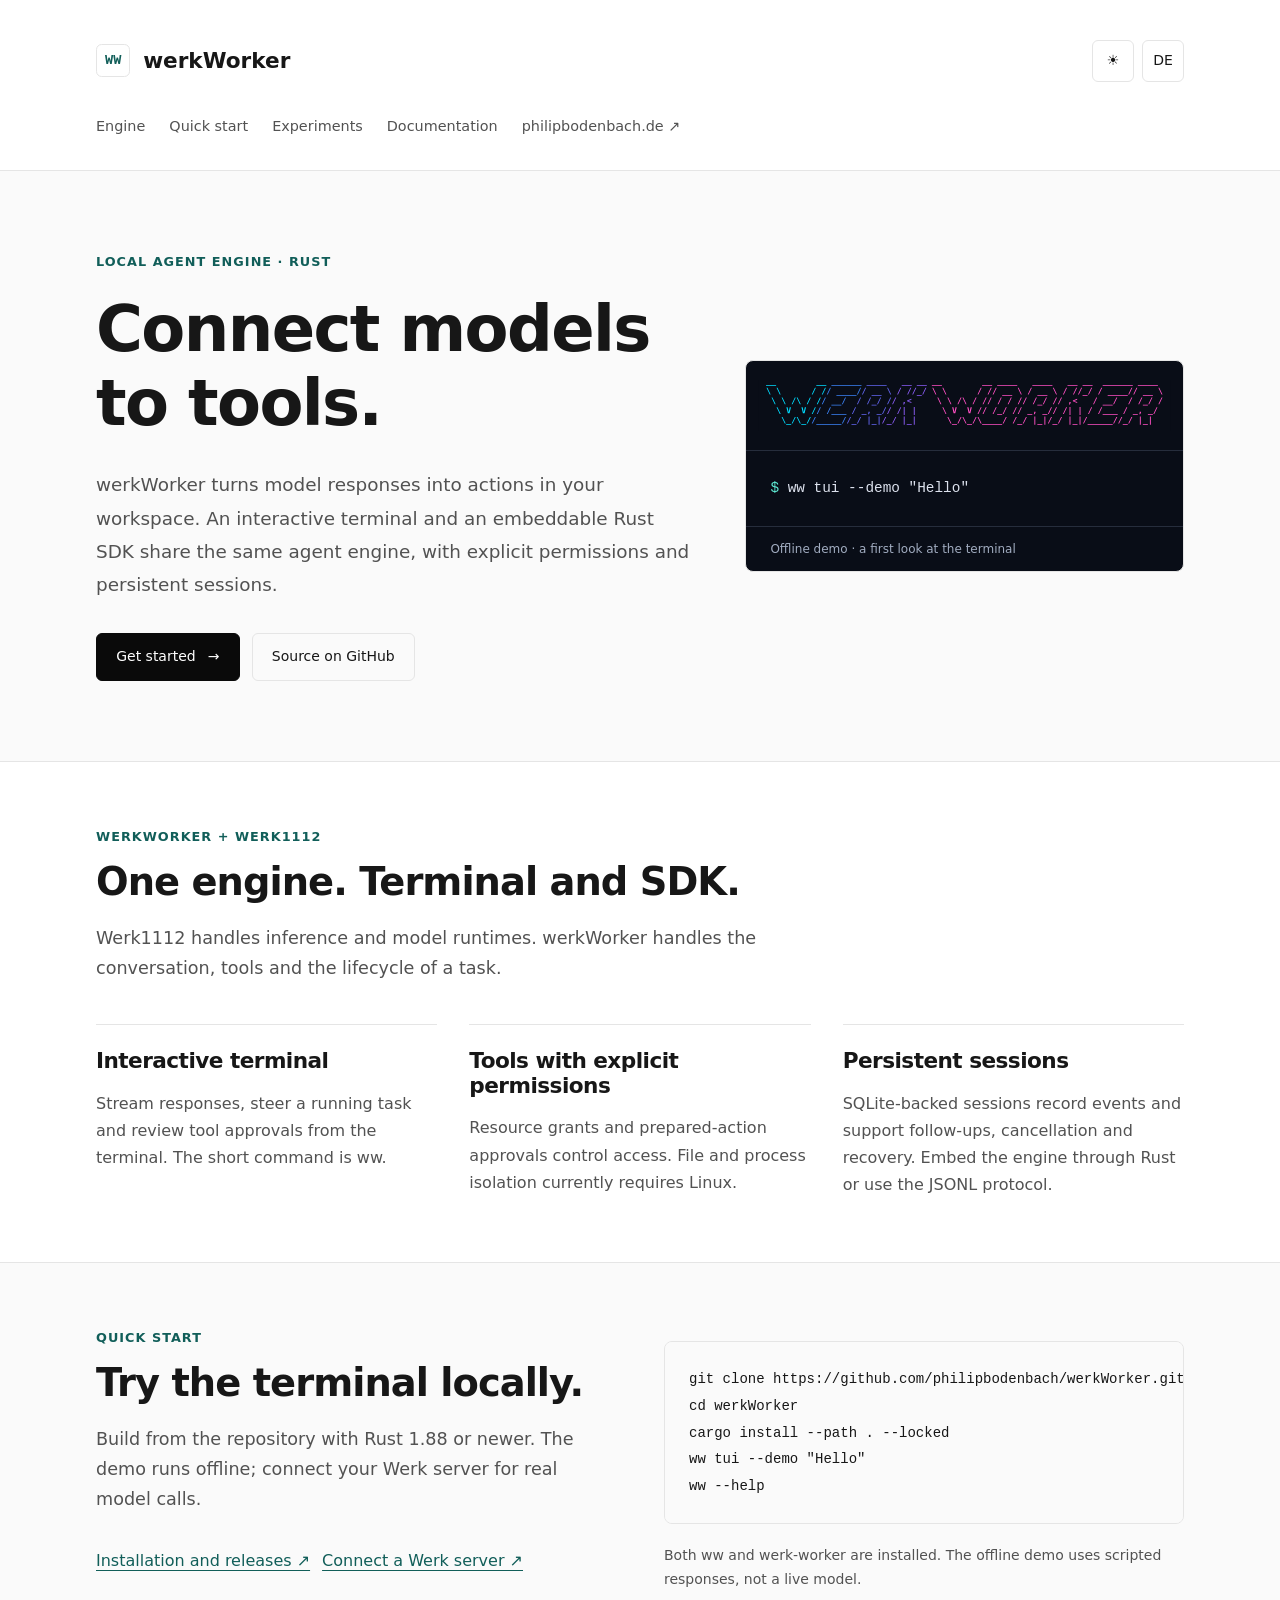
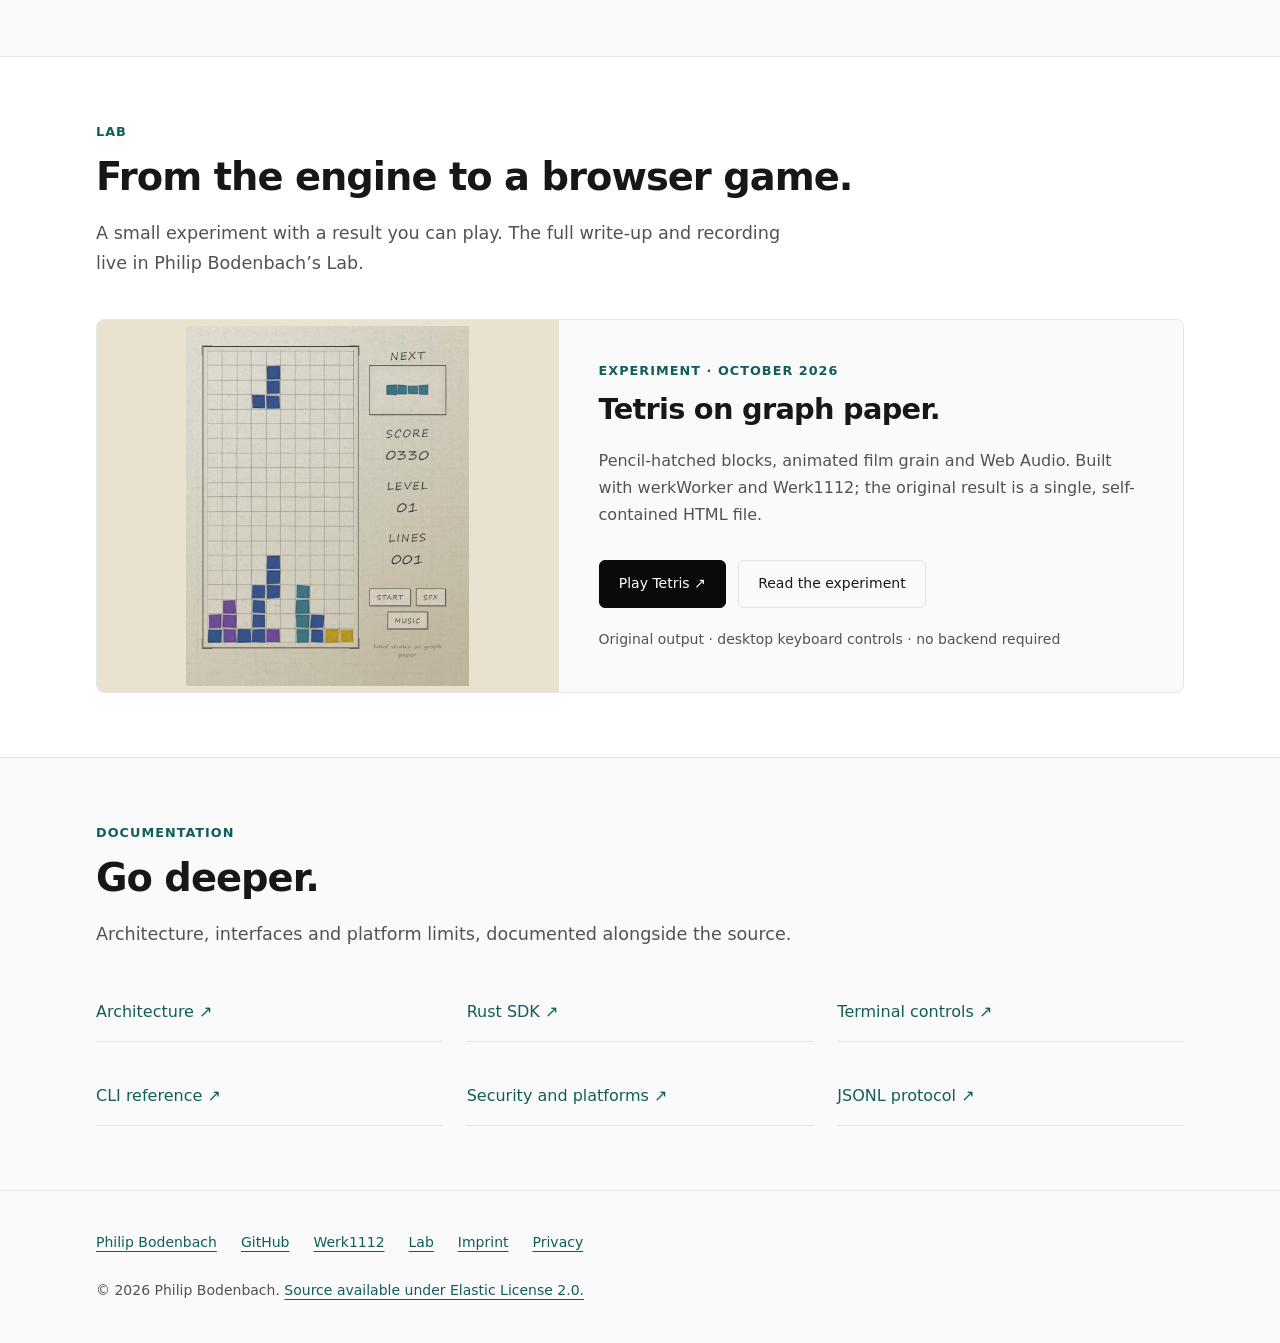
==== docs/index.html @ 92b69093 "fix(): experiments" ====
<!doctype html>
<html lang="en">
<head>
  <meta charset="utf-8">
  <meta name="viewport" content="width=device-width, initial-scale=1">
  <script src="./assets/site.js"></script>
  <link rel="stylesheet" href="./assets/site.css">
  <title>werkWorker – A local agent engine in Rust</title>
  <meta name="description" content="A local Rust agent engine with an interactive terminal, tool execution, explicit approvals and persistent sessions. Explore the SDK and a playable Tetris experiment.">
  <meta name="robots" content="index, follow">
  <link rel="canonical" href="https://philipbodenbach.github.io/werkWorker/">
  <link rel="alternate" hreflang="en" href="https://philipbodenbach.github.io/werkWorker/">
  <link rel="alternate" hreflang="de" href="https://philipbodenbach.github.io/werkWorker/de/">
  <link rel="alternate" hreflang="x-default" href="https://philipbodenbach.github.io/werkWorker/">
  <meta property="og:type" content="website">
  <meta property="og:site_name" content="werkWorker">
  <meta property="og:locale" content="en_US">
  <meta property="og:locale:alternate" content="de_DE">
  <meta property="og:title" content="werkWorker – A local agent engine in Rust">
  <meta property="og:description" content="A local Rust agent engine with an interactive terminal, tool execution, explicit approvals and persistent sessions. Explore the SDK and a playable Tetris experiment.">
  <meta property="og:url" content="https://philipbodenbach.github.io/werkWorker/">
  <meta property="og:image" content="https://philipbodenbach.github.io/werkWorker/assets/werkworker-social.png">
  <meta property="og:image:width" content="1200">
  <meta property="og:image:height" content="630">
  <meta property="og:image:alt" content="werkWorker · Local agent engine · Rust">
  <meta name="twitter:card" content="summary_large_image">
  <meta name="twitter:title" content="werkWorker – A local agent engine in Rust">
  <meta name="twitter:description" content="A local Rust agent engine with an interactive terminal, tool execution, explicit approvals and persistent sessions. Explore the SDK and a playable Tetris experiment.">
  <meta name="twitter:image" content="https://philipbodenbach.github.io/werkWorker/assets/werkworker-social.png">
  <script type="application/ld+json">{"@context": "https://schema.org", "@type": "SoftwareSourceCode", "name": "werkWorker", "description": "A local Rust agent engine with an interactive terminal, tool execution, explicit approvals and persistent sessions. Explore the SDK and a playable Tetris experiment.", "url": "https://philipbodenbach.github.io/werkWorker/", "codeRepository": "https://github.com/philipbodenbach/werkWorker", "programmingLanguage": "Rust", "license": "https://github.com/philipbodenbach/werkWorker/blob/main/LICENSE", "author": {"@type": "Person", "name": "Philip Bodenbach", "url": "https://philipbodenbach.de/"}}</script>
</head>
<body>
<a class="skip-link" href="#main">Skip to content</a>
<header class="site-header">
  <div class="container">
    <div class="header-row">
      <a class="brand" href="./"><span class="brand-mark" aria-hidden="true">WW</span>werkWorker</a>
      <div class="preferences">
        <button class="control" type="button" data-theme-toggle data-light-label="Activate light mode" data-dark-label="Activate dark mode" aria-label="Activate dark mode" aria-pressed="false"><span class="sun" aria-hidden="true">☀</span><span class="moon" aria-hidden="true">☾</span></button>
        <a class="control" href="./de/" hreflang="de" lang="de" aria-label="Deutsch">DE</a>
      </div>
    </div>
    <nav class="nav" aria-label="Primary navigation"><a href="#engine">Engine</a><a href="#quick-start">Quick start</a><a href="#experiments">Experiments</a><a href="#documentation">Documentation</a><a href="https://philipbodenbach.de/en/">philipbodenbach.de ↗</a></nav>
  </div>
</header>
<main id="main">
  <section class="hero container">
    <div><p class="eyebrow">Local agent engine · Rust</p><h1>Connect models to tools.</h1><p class="lead">werkWorker turns model responses into actions in your workspace. An interactive terminal and an embeddable Rust SDK share the same agent engine, with explicit permissions and persistent sessions.</p><div class="actions"><a class="button primary" href="#quick-start">Get started <span aria-hidden="true">→</span></a><a class="button" href="https://github.com/philipbodenbach/werkWorker">Source on GitHub</a></div></div>
    <div class="terminal"><img src="./assets/werkworker-banner.svg" width="880" height="124" alt="werkWorker"><pre><code><span style="color:#5eead4">$</span> ww tui --demo "Hello"</code></pre><p class="terminal-label">Offline demo · a first look at the terminal</p></div>
  </section>
  <section class="section panel" id="engine"><div class="container"><p class="eyebrow">werkWorker + Werk1112</p><h2>One engine. Terminal and SDK.</h2><p class="section-intro">Werk1112 handles inference and model runtimes. werkWorker handles the conversation, tools and the lifecycle of a task.</p><div class="features"><article><h3>Interactive terminal</h3><p>Stream responses, steer a running task and review tool approvals from the terminal. The short command is ww.</p></article><article><h3>Tools with explicit permissions</h3><p>Resource grants and prepared-action approvals control access. File and process isolation currently requires Linux.</p></article><article><h3>Persistent sessions</h3><p>SQLite-backed sessions record events and support follow-ups, cancellation and recovery. Embed the engine through Rust or use the JSONL protocol.</p></article></div></div></section>
  <section class="section" id="quick-start"><div class="container split"><div><p class="eyebrow">Quick start</p><h2>Try the terminal locally.</h2><p class="section-intro">Build from the repository with Rust 1.88 or newer. The demo runs offline; connect your Werk server for real model calls.</p><div class="actions"><a href="https://github.com/philipbodenbach/werkWorker/blob/main/docs/releases.md">Installation and releases ↗</a><a href="https://github.com/philipbodenbach/werkWorker#install-and-try">Connect a Werk server ↗</a></div></div><div><pre class="code"><code>git clone https://github.com/philipbodenbach/werkWorker.git
cd werkWorker
cargo install --path . --locked
ww tui --demo "Hello"
ww --help</code></pre><p class="note">Both ww and werk-worker are installed. The offline demo uses scripted responses, not a live model.</p></div></div></section>
  <section class="section panel" id="experiments"><div class="container"><p class="eyebrow">Lab</p><h2>From the engine to a browser game.</h2><p class="section-intro">A small experiment with a result you can play. The full write-up and recording live in Philip Bodenbach’s Lab.</p><article class="experiment"><a class="experiment-image" href="./experiments/tetris/" tabindex="-1" aria-hidden="true"><img src="./assets/tetris-poster.webp" width="870" height="1108" alt="Tetris with pencil-hatched blocks on graph paper" loading="lazy"></a><div class="experiment-copy"><p class="eyebrow">Experiment · October 2026</p><h3>Tetris on graph paper.</h3><p>Pencil-hatched blocks, animated film grain and Web Audio. Built with werkWorker and Werk1112; the original result is a single, self-contained HTML file.</p><div class="actions"><a class="button primary" href="./experiments/tetris/">Play Tetris ↗</a><a class="button" href="https://philipbodenbach.de/en/lab/werkworker-tetris/">Read the experiment</a></div><p class="note">Original output · desktop keyboard controls · no backend required</p></div></article></div></section>
  <section class="section" id="documentation"><div class="container"><p class="eyebrow">Documentation</p><h2>Go deeper.</h2><p class="section-intro">Architecture, interfaces and platform limits, documented alongside the source.</p><nav class="docs" aria-label="Documentation"><a href="https://github.com/philipbodenbach/werkWorker/blob/main/docs/architecture.md">Architecture <span aria-hidden="true">↗</span></a><a href="https://github.com/philipbodenbach/werkWorker/blob/main/docs/sdk.md">Rust SDK <span aria-hidden="true">↗</span></a><a href="https://github.com/philipbodenbach/werkWorker/blob/main/docs/tui.md">Terminal controls <span aria-hidden="true">↗</span></a><a href="https://github.com/philipbodenbach/werkWorker/blob/main/docs/cli.md">CLI reference <span aria-hidden="true">↗</span></a><a href="https://github.com/philipbodenbach/werkWorker/blob/main/docs/security.md">Security and platforms <span aria-hidden="true">↗</span></a><a href="https://github.com/philipbodenbach/werkWorker/blob/main/docs/protocol.md">JSONL protocol <span aria-hidden="true">↗</span></a></nav></div></section>
</main>
<footer class="site-footer"><div class="container"><nav class="footer-links" aria-label="Footer"><a href="https://philipbodenbach.de/en/">Philip Bodenbach</a><a href="https://github.com/philipbodenbach/werkWorker">GitHub</a><a href="https://philipbodenbach.github.io/werk1112/">Werk1112</a><a href="https://philipbodenbach.de/en/lab/">Lab</a><a href="https://philipbodenbach.de/en/imprint/">Imprint</a><a href="https://philipbodenbach.de/en/privacy/">Privacy</a></nav><p>© 2026 Philip Bodenbach. <a href="https://github.com/philipbodenbach/werkWorker/blob/main/LICENSE">Source available under Elastic License 2.0.</a></p></div></footer>
</body>
</html>
---- docs/assets/site.css ----
:root {
  color-scheme: light;
  --bg: #fafafa;
  --panel: #fff;
  --text: #171717;
  --muted: #525252;
  --line: #e5e5e5;
  --accent: #115e59;
  --button: #0a0a0a;
  --button-text: #fff;
}
:root.dark {
  color-scheme: dark;
  --bg: #0a0a0a;
  --panel: #171717;
  --text: #f5f5f5;
  --muted: #a3a3a3;
  --line: #262626;
  --accent: #5eead4;
  --button: #f5f5f5;
  --button-text: #0a0a0a;
}
* { box-sizing: border-box; }
html { scroll-behavior: smooth; }
body { margin: 0; min-width: 320px; font-family: ui-sans-serif, system-ui, -apple-system, BlinkMacSystemFont, "Segoe UI", sans-serif; line-height: 1.7; background: var(--bg); color: var(--text); }
a { color: var(--accent); text-underline-offset: .25em; }
a:hover { text-decoration: underline; }
a:focus-visible, button:focus-visible { outline: 2px solid var(--accent); outline-offset: 5px; }
button { font: inherit; }
img { max-width: 100%; height: auto; }
h1, h2, h3, p { margin: 0; }
h1, h2, h3 { font-weight: 600; line-height: 1.15; letter-spacing: -.025em; }
h1 { margin-top: 1.25rem; font-size: clamp(2.5rem, 5vw, 4rem); }
h2 { font-size: clamp(1.8rem, 3vw, 2.5rem); }
h3 { font-size: 1.35rem; }
p { color: var(--muted); }
.container { width: min(1088px, calc(100% - 40px)); margin-inline: auto; }
.site-header { border-bottom: 1px solid var(--line); background: var(--panel); }
.header-row { display: flex; justify-content: space-between; align-items: center; gap: 1.5rem; padding-block: 2.5rem 2rem; }
.brand { color: var(--text); font-size: 1.35rem; font-weight: 600; text-decoration: none; display: flex; align-items: center; gap: .8rem; }
.brand-mark { font: 700 .85rem ui-monospace, monospace; color: var(--accent); border: 1px solid var(--line); padding: .5rem; border-radius: .35rem; }
.preferences { display: flex; gap: .5rem; align-items: center; }
.control { display: inline-flex; align-items: center; justify-content: center; width: 42px; height: 42px; border: 1px solid var(--line); border-radius: .375rem; background: transparent; color: var(--text); text-decoration: none; cursor: pointer; font-size: .875rem; }
.control:hover { border-color: var(--accent); }
.moon, .dark .sun { display: none; }
.dark .moon { display: inline; }
.nav { display: flex; flex-wrap: wrap; gap: .5rem 1.5rem; padding-bottom: 2rem; font-size: .9rem; }
.nav a { color: var(--muted); text-decoration: none; }
.nav a:hover { color: var(--accent); }
.hero { display: grid; grid-template-columns: 1.15fr .85fr; gap: 3.5rem; align-items: center; padding-block: 5rem; }
.eyebrow { color: var(--accent); font-size: .8rem; text-transform: uppercase; letter-spacing: .08em; font-weight: 600; }
.lead { font-size: 1.15rem; line-height: 1.8; margin-top: 1.75rem; }
.actions { display: flex; flex-wrap: wrap; gap: .75rem; margin-top: 2rem; }
.button { display: inline-flex; align-items: center; gap: .75rem; justify-content: center; padding: .7rem 1.2rem; border: 1px solid var(--line); border-radius: .375rem; text-decoration: none; font-size: .875rem; font-weight: 500; color: var(--text); }
.button:hover { border-color: var(--accent); color: var(--accent); text-decoration: none; }
.button.primary { color: var(--button-text); background: var(--button); border-color: var(--button); }
.button.primary:hover { background: var(--accent); color: var(--bg); }
.terminal { overflow: hidden; border: 1px solid var(--line); border-radius: .5rem; background: #090d17; color: #dce1ed; }
.terminal img { display: block; width: 100%; padding: 1.2rem .75rem; }
.terminal pre { margin: 0; padding: 1.5rem; white-space: pre-wrap; overflow-wrap: anywhere; border-top: 1px solid #262d3c; font-size: .9rem; line-height: 1.9; }
.terminal-label { padding: .75rem 1.5rem; font-size: .75rem; color: #a1acc0; border-top: 1px solid #262d3c; }
.section { padding-block: 4rem; border-top: 1px solid var(--line); }
.section.panel { background: var(--panel); }
.section .eyebrow + h2 { margin-top: .75rem; }
.section-intro { max-width: 44rem; margin-top: 1.25rem; font-size: 1.1rem; }
.features { display: grid; grid-template-columns: repeat(3, 1fr); gap: 2rem; margin-top: 2.5rem; }
.features article { border-top: 1px solid var(--line); padding-top: 1.5rem; }
.features p { margin-top: 1rem; }
.split { display: grid; grid-template-columns: 1fr 1fr; gap: 3rem; }
.split > *, .hero > * { min-width: 0; }
.code { padding: 1.5rem; border: 1px solid var(--line); border-radius: .5rem; background: var(--bg); overflow-x: auto; line-height: 1.9; font-size: .875rem; }
.note { margin-top: 1.25rem; font-size: .875rem; }
.experiment { display: grid; grid-template-columns: .85fr 1.15fr; margin-top: 2.5rem; border: 1px solid var(--line); border-radius: .5rem; overflow: hidden; background: var(--bg); }
.experiment-image { background: #e9e2cf; display: flex; align-items: center; justify-content: center; }
.experiment-image img { display: block; height: 360px; object-fit: contain; }
.experiment-copy { padding: 2.5rem; align-self: center; }
.experiment-copy h3 { font-size: 1.8rem; margin-top: .75rem; }
.experiment-copy p:not(.eyebrow) { margin-top: 1.25rem; }
.docs { display: grid; grid-template-columns: repeat(3, 1fr); gap: 1.5rem; margin-top: 2rem; }
.docs a { display: block; padding-block: 1rem; border-bottom: 1px solid var(--line); text-decoration: none; }
.site-footer { border-top: 1px solid var(--line); padding-block: 2.5rem; font-size: .875rem; }
.footer-links { display: flex; flex-wrap: wrap; gap: .6rem 1.5rem; margin-bottom: 1.5rem; }
.skip-link { position: absolute; top: -5rem; left: 1rem; background: var(--panel); padding: .5rem 1rem; }
.skip-link:focus { top: .5rem; }
::selection { background: #99f6e4; color: #171717; }
@media (max-width: 760px) {
  .hero, .split, .experiment { grid-template-columns: 1fr; gap: 2rem; }
  .hero { padding-block: 3rem; }
  .experiment { gap: 0; }
  .features { grid-template-columns: 1fr; }
  .docs { grid-template-columns: 1fr 1fr; }
  .experiment-copy { padding: 1.5rem; }
  .header-row { padding-top: 1.5rem; }
}
@media (prefers-reduced-motion: reduce) { html { scroll-behavior: auto; } }
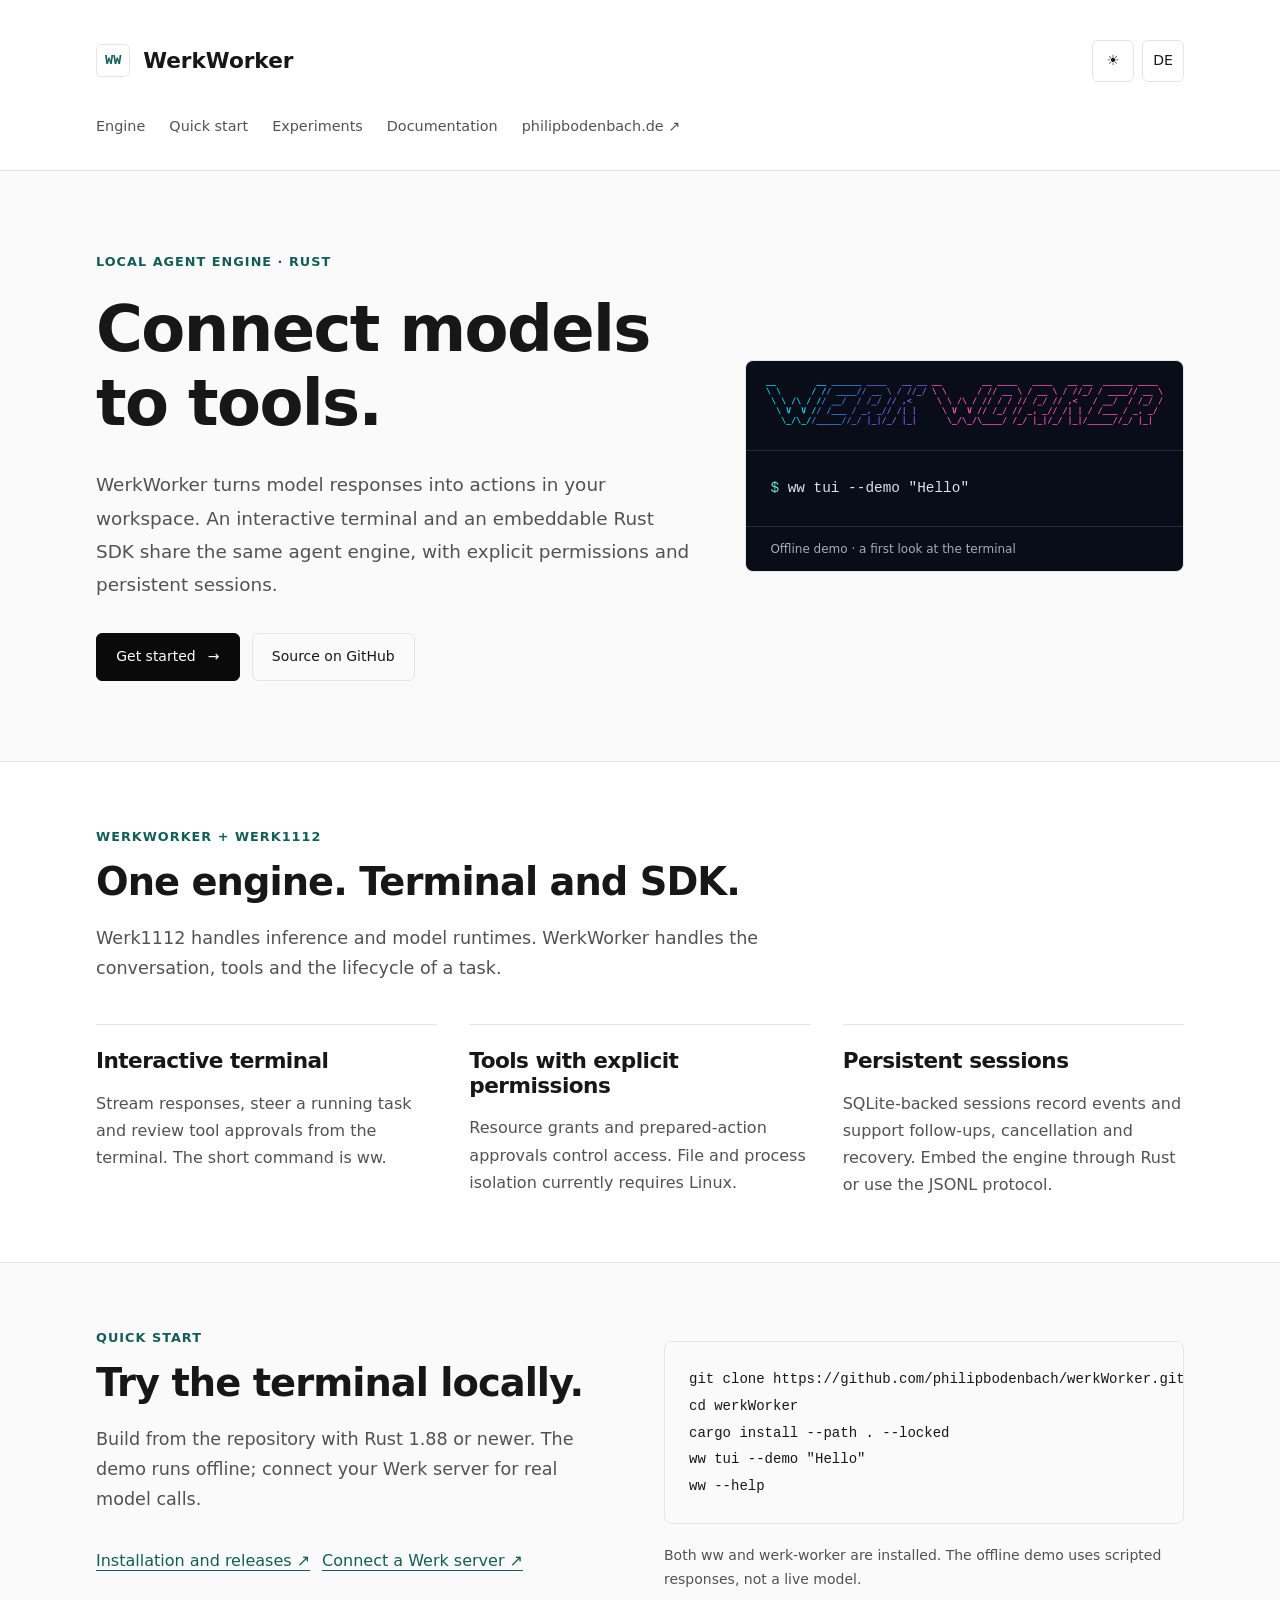
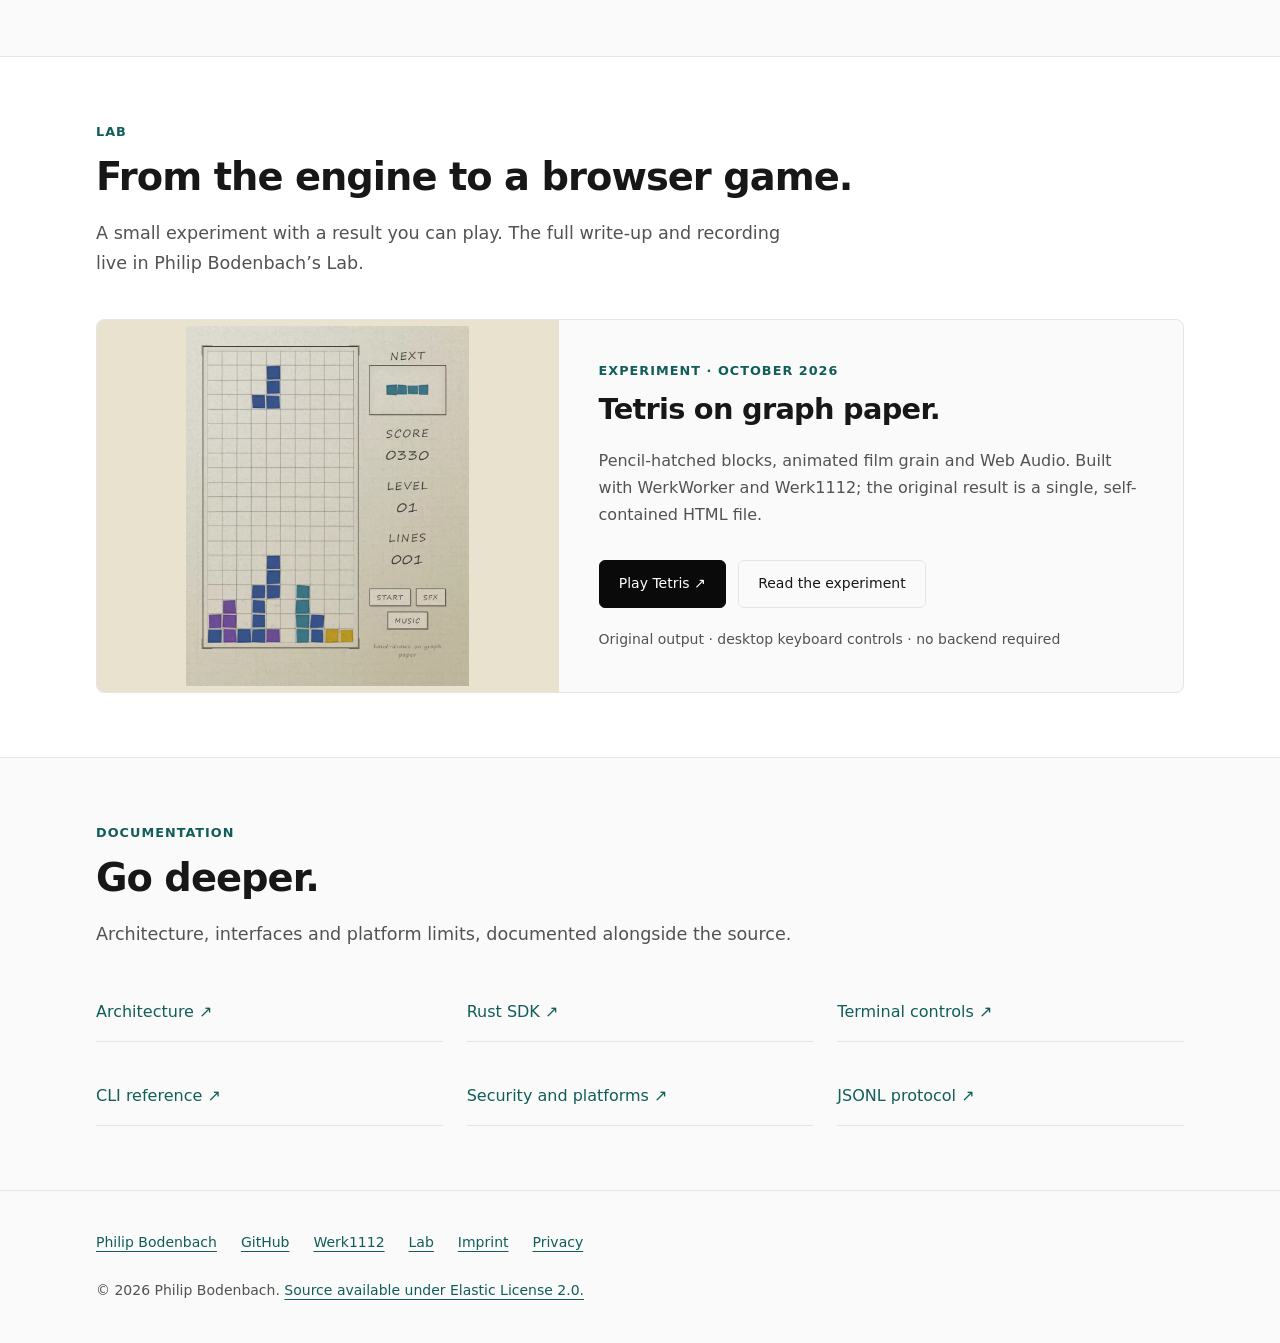
==== commit a4ab11bc: "feat(): werkworker & lab" ====
--- a/docs/index.html
+++ b/docs/index.html
@@ -5,7 +5,7 @@
   <meta name="viewport" content="width=device-width, initial-scale=1">
   <script src="./assets/site.js"></script>
   <link rel="stylesheet" href="./assets/site.css">
-  <title>werkWorker – A local agent engine in Rust</title>
+  <title>WerkWorker – A local agent engine in Rust</title>
   <meta name="description" content="A local Rust agent engine with an interactive terminal, tool execution, explicit approvals and persistent sessions. Explore the SDK and a playable Tetris experiment.">
   <meta name="robots" content="index, follow">
   <link rel="canonical" href="https://philipbodenbach.github.io/werkWorker/">
@@ -13,28 +13,28 @@
   <link rel="alternate" hreflang="de" href="https://philipbodenbach.github.io/werkWorker/de/">
   <link rel="alternate" hreflang="x-default" href="https://philipbodenbach.github.io/werkWorker/">
   <meta property="og:type" content="website">
-  <meta property="og:site_name" content="werkWorker">
+  <meta property="og:site_name" content="WerkWorker">
   <meta property="og:locale" content="en_US">
   <meta property="og:locale:alternate" content="de_DE">
-  <meta property="og:title" content="werkWorker – A local agent engine in Rust">
+  <meta property="og:title" content="WerkWorker – A local agent engine in Rust">
   <meta property="og:description" content="A local Rust agent engine with an interactive terminal, tool execution, explicit approvals and persistent sessions. Explore the SDK and a playable Tetris experiment.">
   <meta property="og:url" content="https://philipbodenbach.github.io/werkWorker/">
   <meta property="og:image" content="https://philipbodenbach.github.io/werkWorker/assets/werkworker-social.png">
   <meta property="og:image:width" content="1200">
   <meta property="og:image:height" content="630">
-  <meta property="og:image:alt" content="werkWorker · Local agent engine · Rust">
+  <meta property="og:image:alt" content="WerkWorker · Local agent engine · Rust">
   <meta name="twitter:card" content="summary_large_image">
-  <meta name="twitter:title" content="werkWorker – A local agent engine in Rust">
+  <meta name="twitter:title" content="WerkWorker – A local agent engine in Rust">
   <meta name="twitter:description" content="A local Rust agent engine with an interactive terminal, tool execution, explicit approvals and persistent sessions. Explore the SDK and a playable Tetris experiment.">
   <meta name="twitter:image" content="https://philipbodenbach.github.io/werkWorker/assets/werkworker-social.png">
-  <script type="application/ld+json">{"@context": "https://schema.org", "@type": "SoftwareSourceCode", "name": "werkWorker", "description": "A local Rust agent engine with an interactive terminal, tool execution, explicit approvals and persistent sessions. Explore the SDK and a playable Tetris experiment.", "url": "https://philipbodenbach.github.io/werkWorker/", "codeRepository": "https://github.com/philipbodenbach/werkWorker", "programmingLanguage": "Rust", "license": "https://github.com/philipbodenbach/werkWorker/blob/main/LICENSE", "author": {"@type": "Person", "name": "Philip Bodenbach", "url": "https://philipbodenbach.de/"}}</script>
+  <script type="application/ld+json">{"@context": "https://schema.org", "@type": "SoftwareSourceCode", "name": "WerkWorker", "description": "A local Rust agent engine with an interactive terminal, tool execution, explicit approvals and persistent sessions. Explore the SDK and a playable Tetris experiment.", "url": "https://philipbodenbach.github.io/werkWorker/", "codeRepository": "https://github.com/philipbodenbach/werkWorker", "programmingLanguage": "Rust", "license": "https://github.com/philipbodenbach/werkWorker/blob/main/LICENSE", "author": {"@type": "Person", "name": "Philip Bodenbach", "url": "https://philipbodenbach.de/"}}</script>
 </head>
 <body>
 <a class="skip-link" href="#main">Skip to content</a>
 <header class="site-header">
   <div class="container">
     <div class="header-row">
-      <a class="brand" href="./"><span class="brand-mark" aria-hidden="true">WW</span>werkWorker</a>
+      <a class="brand" href="./"><span class="brand-mark" aria-hidden="true">WW</span>WerkWorker</a>
       <div class="preferences">
         <button class="control" type="button" data-theme-toggle data-light-label="Activate light mode" data-dark-label="Activate dark mode" aria-label="Activate dark mode" aria-pressed="false"><span class="sun" aria-hidden="true">☀</span><span class="moon" aria-hidden="true">☾</span></button>
         <a class="control" href="./de/" hreflang="de" lang="de" aria-label="Deutsch">DE</a>
@@ -45,16 +45,16 @@
 </header>
 <main id="main">
   <section class="hero container">
-    <div><p class="eyebrow">Local agent engine · Rust</p><h1>Connect models to tools.</h1><p class="lead">werkWorker turns model responses into actions in your workspace. An interactive terminal and an embeddable Rust SDK share the same agent engine, with explicit permissions and persistent sessions.</p><div class="actions"><a class="button primary" href="#quick-start">Get started <span aria-hidden="true">→</span></a><a class="button" href="https://github.com/philipbodenbach/werkWorker">Source on GitHub</a></div></div>
-    <div class="terminal"><img src="./assets/werkworker-banner.svg" width="880" height="124" alt="werkWorker"><pre><code><span style="color:#5eead4">$</span> ww tui --demo "Hello"</code></pre><p class="terminal-label">Offline demo · a first look at the terminal</p></div>
+    <div><p class="eyebrow">Local agent engine · Rust</p><h1>Connect models to tools.</h1><p class="lead">WerkWorker turns model responses into actions in your workspace. An interactive terminal and an embeddable Rust SDK share the same agent engine, with explicit permissions and persistent sessions.</p><div class="actions"><a class="button primary" href="#quick-start">Get started <span aria-hidden="true">→</span></a><a class="button" href="https://github.com/philipbodenbach/werkWorker">Source on GitHub</a></div></div>
+    <div class="terminal"><img src="./assets/werkworker-banner.svg" width="880" height="124" alt="WerkWorker"><pre><code><span style="color:#5eead4">$</span> ww tui --demo "Hello"</code></pre><p class="terminal-label">Offline demo · a first look at the terminal</p></div>
   </section>
-  <section class="section panel" id="engine"><div class="container"><p class="eyebrow">werkWorker + Werk1112</p><h2>One engine. Terminal and SDK.</h2><p class="section-intro">Werk1112 handles inference and model runtimes. werkWorker handles the conversation, tools and the lifecycle of a task.</p><div class="features"><article><h3>Interactive terminal</h3><p>Stream responses, steer a running task and review tool approvals from the terminal. The short command is ww.</p></article><article><h3>Tools with explicit permissions</h3><p>Resource grants and prepared-action approvals control access. File and process isolation currently requires Linux.</p></article><article><h3>Persistent sessions</h3><p>SQLite-backed sessions record events and support follow-ups, cancellation and recovery. Embed the engine through Rust or use the JSONL protocol.</p></article></div></div></section>
+  <section class="section panel" id="engine"><div class="container"><p class="eyebrow">WerkWorker + Werk1112</p><h2>One engine. Terminal and SDK.</h2><p class="section-intro">Werk1112 handles inference and model runtimes. WerkWorker handles the conversation, tools and the lifecycle of a task.</p><div class="features"><article><h3>Interactive terminal</h3><p>Stream responses, steer a running task and review tool approvals from the terminal. The short command is ww.</p></article><article><h3>Tools with explicit permissions</h3><p>Resource grants and prepared-action approvals control access. File and process isolation currently requires Linux.</p></article><article><h3>Persistent sessions</h3><p>SQLite-backed sessions record events and support follow-ups, cancellation and recovery. Embed the engine through Rust or use the JSONL protocol.</p></article></div></div></section>
   <section class="section" id="quick-start"><div class="container split"><div><p class="eyebrow">Quick start</p><h2>Try the terminal locally.</h2><p class="section-intro">Build from the repository with Rust 1.88 or newer. The demo runs offline; connect your Werk server for real model calls.</p><div class="actions"><a href="https://github.com/philipbodenbach/werkWorker/blob/main/docs/releases.md">Installation and releases ↗</a><a href="https://github.com/philipbodenbach/werkWorker#install-and-try">Connect a Werk server ↗</a></div></div><div><pre class="code"><code>git clone https://github.com/philipbodenbach/werkWorker.git
 cd werkWorker
 cargo install --path . --locked
 ww tui --demo "Hello"
 ww --help</code></pre><p class="note">Both ww and werk-worker are installed. The offline demo uses scripted responses, not a live model.</p></div></div></section>
-  <section class="section panel" id="experiments"><div class="container"><p class="eyebrow">Lab</p><h2>From the engine to a browser game.</h2><p class="section-intro">A small experiment with a result you can play. The full write-up and recording live in Philip Bodenbach’s Lab.</p><article class="experiment"><a class="experiment-image" href="./experiments/tetris/" tabindex="-1" aria-hidden="true"><img src="./assets/tetris-poster.webp" width="870" height="1108" alt="Tetris with pencil-hatched blocks on graph paper" loading="lazy"></a><div class="experiment-copy"><p class="eyebrow">Experiment · October 2026</p><h3>Tetris on graph paper.</h3><p>Pencil-hatched blocks, animated film grain and Web Audio. Built with werkWorker and Werk1112; the original result is a single, self-contained HTML file.</p><div class="actions"><a class="button primary" href="./experiments/tetris/">Play Tetris ↗</a><a class="button" href="https://philipbodenbach.de/en/lab/werkworker-tetris/">Read the experiment</a></div><p class="note">Original output · desktop keyboard controls · no backend required</p></div></article></div></section>
+  <section class="section panel" id="experiments"><div class="container"><p class="eyebrow">Lab</p><h2>From the engine to a browser game.</h2><p class="section-intro">A small experiment with a result you can play. The full write-up and recording live in Philip Bodenbach’s Lab.</p><article class="experiment"><a class="experiment-image" href="./experiments/tetris/" tabindex="-1" aria-hidden="true"><img src="./assets/tetris-poster.webp" width="870" height="1108" alt="Tetris with pencil-hatched blocks on graph paper" loading="lazy"></a><div class="experiment-copy"><p class="eyebrow">Experiment · October 2026</p><h3>Tetris on graph paper.</h3><p>Pencil-hatched blocks, animated film grain and Web Audio. Built with WerkWorker and Werk1112; the original result is a single, self-contained HTML file.</p><div class="actions"><a class="button primary" href="./experiments/tetris/">Play Tetris ↗</a><a class="button" href="https://philipbodenbach.de/en/lab/werkworker-tetris/">Read the experiment</a></div><p class="note">Original output · desktop keyboard controls · no backend required</p></div></article></div></section>
   <section class="section" id="documentation"><div class="container"><p class="eyebrow">Documentation</p><h2>Go deeper.</h2><p class="section-intro">Architecture, interfaces and platform limits, documented alongside the source.</p><nav class="docs" aria-label="Documentation"><a href="https://github.com/philipbodenbach/werkWorker/blob/main/docs/architecture.md">Architecture <span aria-hidden="true">↗</span></a><a href="https://github.com/philipbodenbach/werkWorker/blob/main/docs/sdk.md">Rust SDK <span aria-hidden="true">↗</span></a><a href="https://github.com/philipbodenbach/werkWorker/blob/main/docs/tui.md">Terminal controls <span aria-hidden="true">↗</span></a><a href="https://github.com/philipbodenbach/werkWorker/blob/main/docs/cli.md">CLI reference <span aria-hidden="true">↗</span></a><a href="https://github.com/philipbodenbach/werkWorker/blob/main/docs/security.md">Security and platforms <span aria-hidden="true">↗</span></a><a href="https://github.com/philipbodenbach/werkWorker/blob/main/docs/protocol.md">JSONL protocol <span aria-hidden="true">↗</span></a></nav></div></section>
 </main>
 <footer class="site-footer"><div class="container"><nav class="footer-links" aria-label="Footer"><a href="https://philipbodenbach.de/en/">Philip Bodenbach</a><a href="https://github.com/philipbodenbach/werkWorker">GitHub</a><a href="https://philipbodenbach.github.io/werk1112/">Werk1112</a><a href="https://philipbodenbach.de/en/lab/">Lab</a><a href="https://philipbodenbach.de/en/imprint/">Imprint</a><a href="https://philipbodenbach.de/en/privacy/">Privacy</a></nav><p>© 2026 Philip Bodenbach. <a href="https://github.com/philipbodenbach/werkWorker/blob/main/LICENSE">Source available under Elastic License 2.0.</a></p></div></footer>
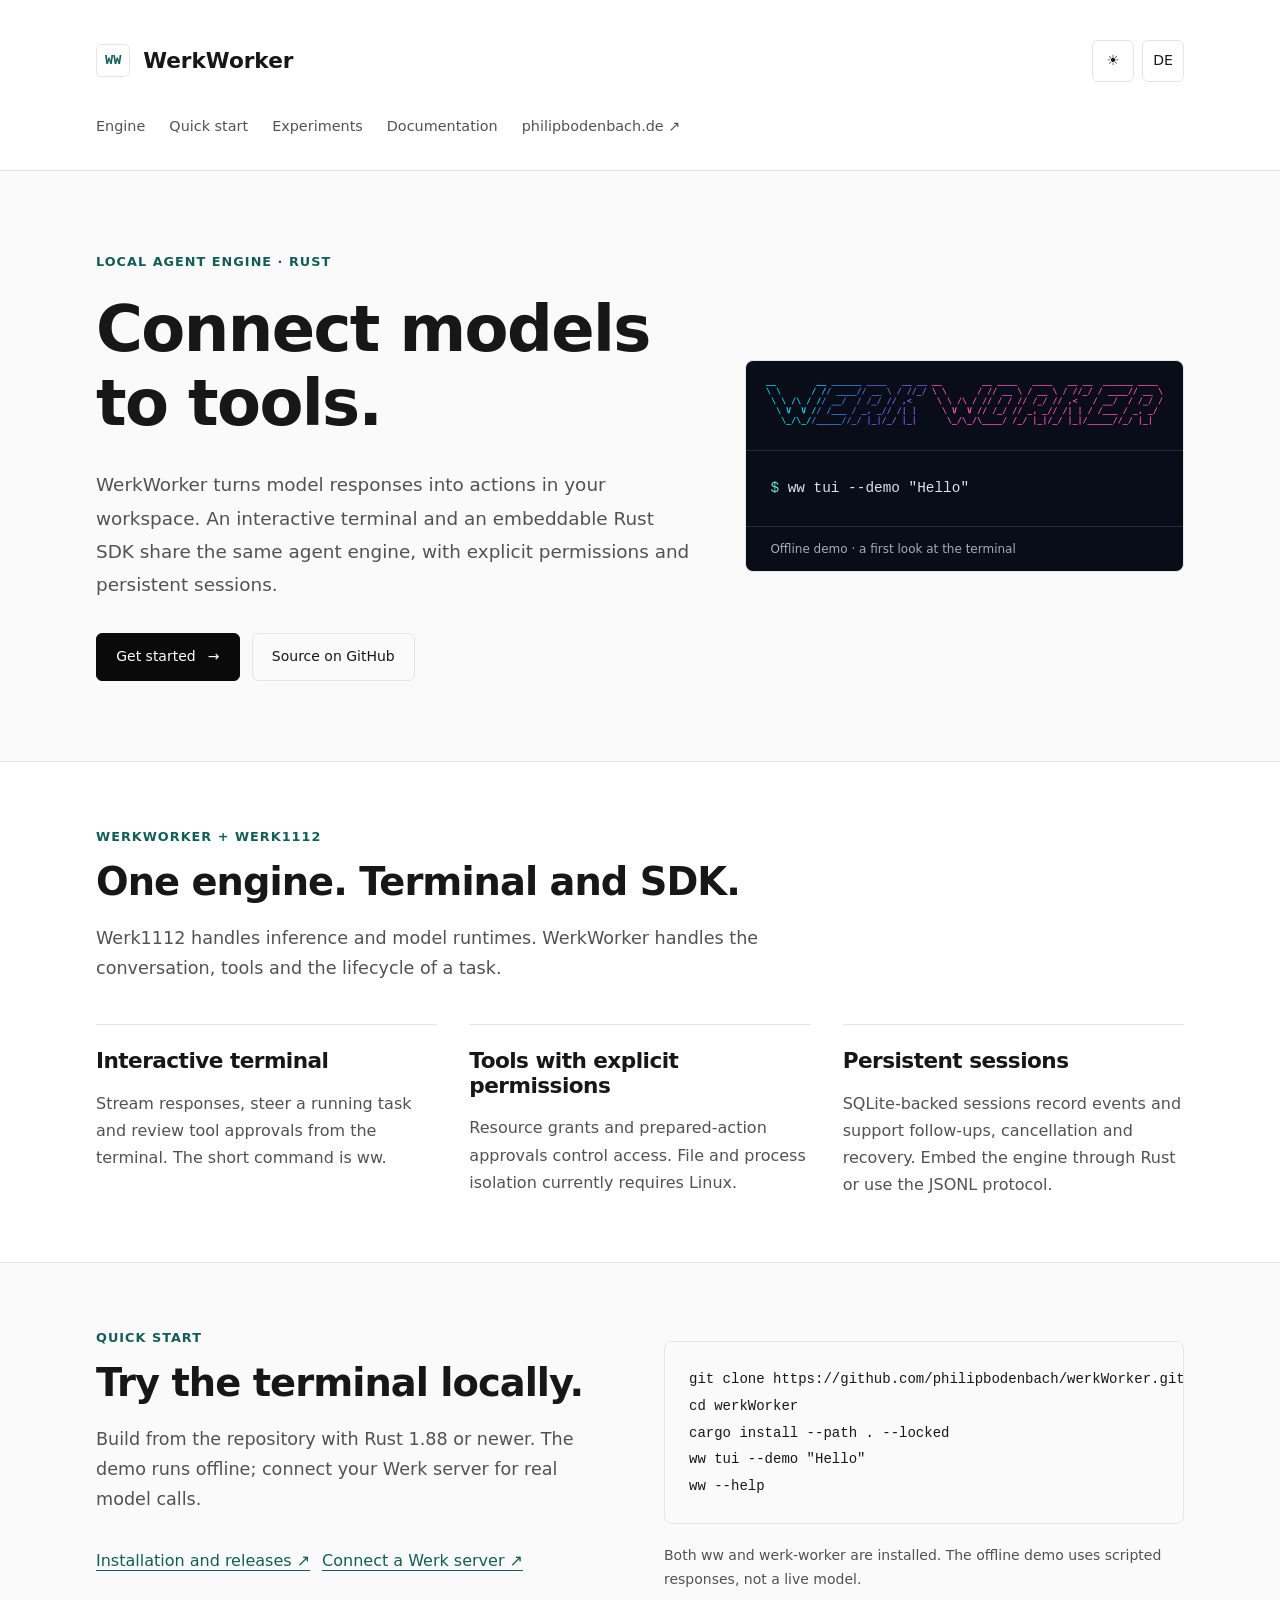
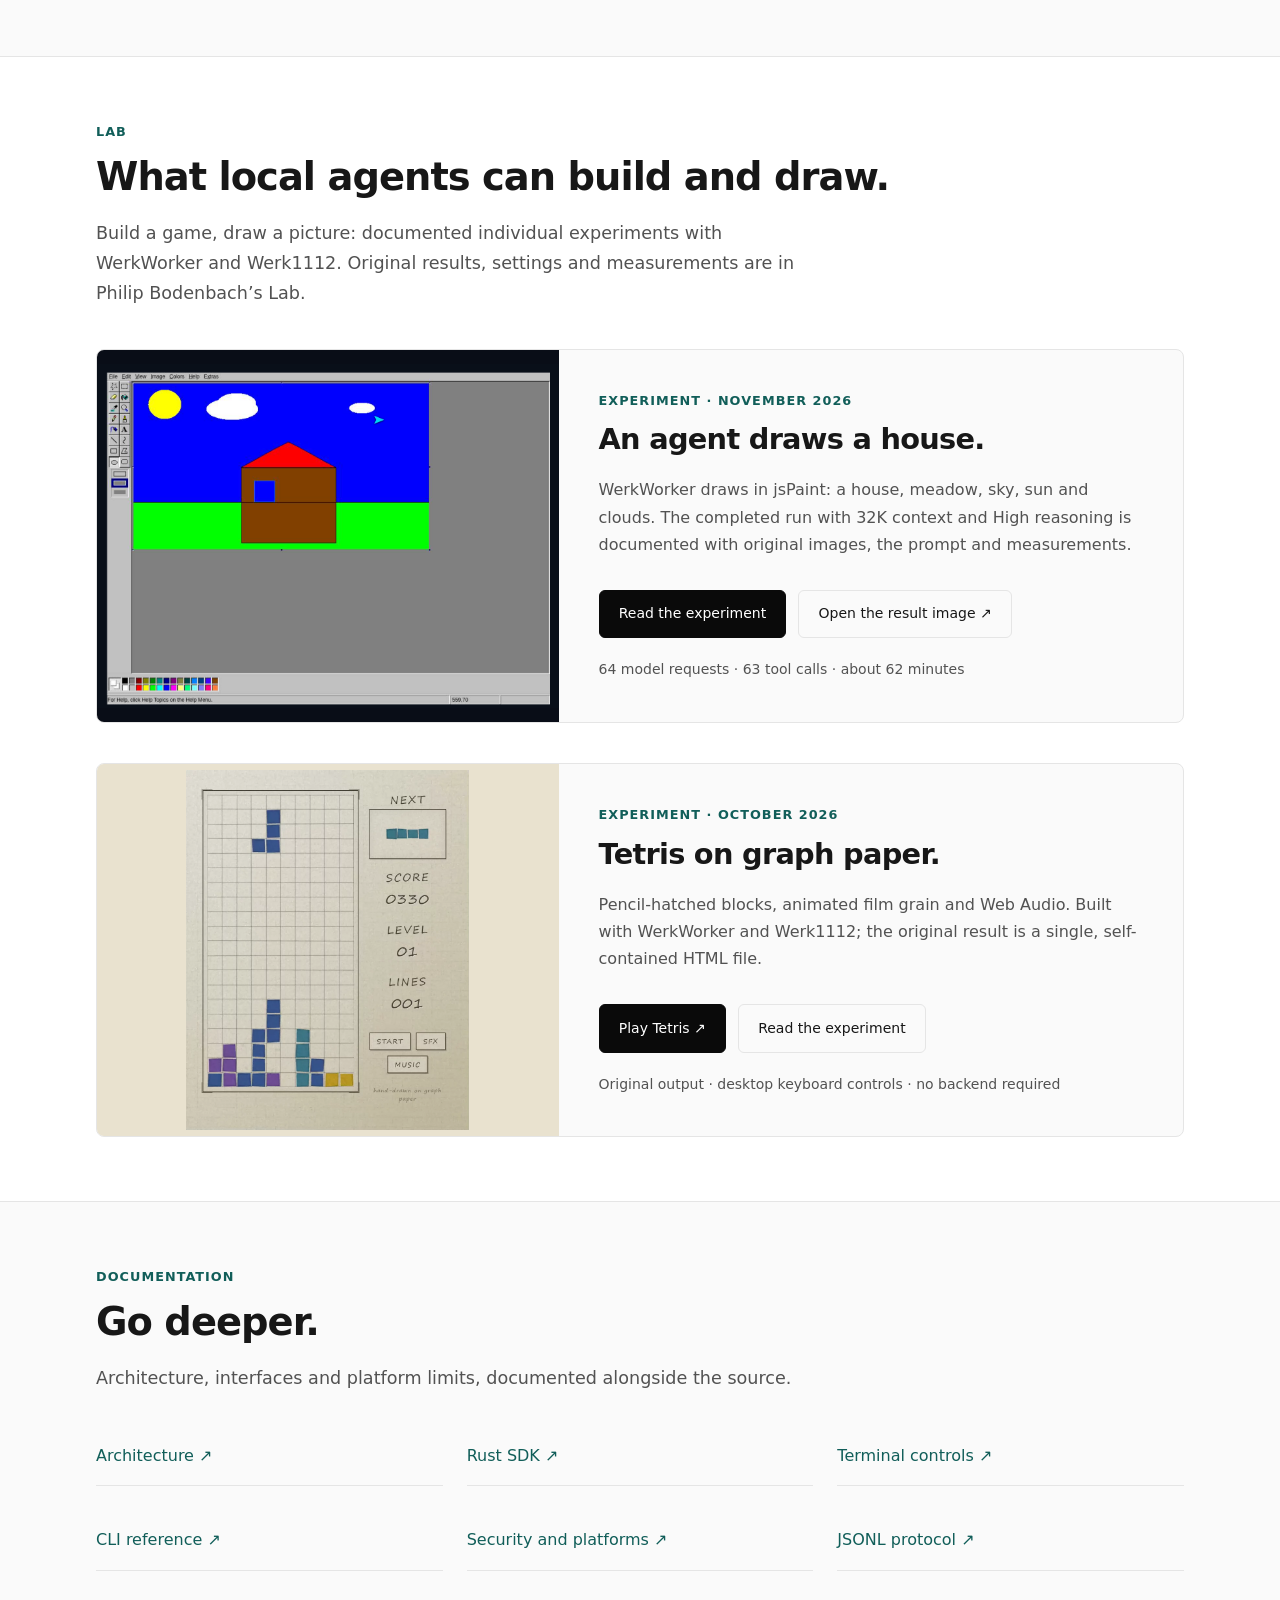
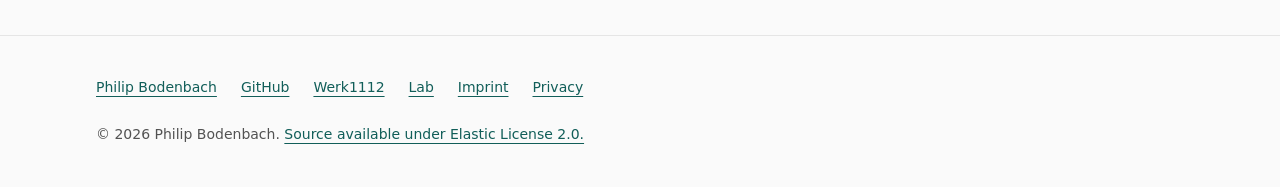
==== commit 883502b0: "feat(): add jspaint experiment" ====
--- a/docs/index.html
+++ b/docs/index.html
@@ -6,7 +6,7 @@
   <script src="./assets/site.js"></script>
   <link rel="stylesheet" href="./assets/site.css">
   <title>WerkWorker – A local agent engine in Rust</title>
-  <meta name="description" content="A local Rust agent engine with an interactive terminal, tool execution, explicit approvals and persistent sessions. Explore the SDK and a playable Tetris experiment.">
+  <meta name="description" content="A local Rust agent engine with an interactive terminal, tool execution, explicit approvals and persistent sessions. Explore the SDK, a playable Tetris game and a browser drawing experiment.">
   <meta name="robots" content="index, follow">
   <link rel="canonical" href="https://philipbodenbach.github.io/werkWorker/">
   <link rel="alternate" hreflang="en" href="https://philipbodenbach.github.io/werkWorker/">
@@ -17,7 +17,7 @@
   <meta property="og:locale" content="en_US">
   <meta property="og:locale:alternate" content="de_DE">
   <meta property="og:title" content="WerkWorker – A local agent engine in Rust">
-  <meta property="og:description" content="A local Rust agent engine with an interactive terminal, tool execution, explicit approvals and persistent sessions. Explore the SDK and a playable Tetris experiment.">
+  <meta property="og:description" content="A local Rust agent engine with an interactive terminal, tool execution, explicit approvals and persistent sessions. Explore the SDK, a playable Tetris game and a browser drawing experiment.">
   <meta property="og:url" content="https://philipbodenbach.github.io/werkWorker/">
   <meta property="og:image" content="https://philipbodenbach.github.io/werkWorker/assets/werkworker-social.png">
   <meta property="og:image:width" content="1200">
@@ -25,9 +25,9 @@
   <meta property="og:image:alt" content="WerkWorker · Local agent engine · Rust">
   <meta name="twitter:card" content="summary_large_image">
   <meta name="twitter:title" content="WerkWorker – A local agent engine in Rust">
-  <meta name="twitter:description" content="A local Rust agent engine with an interactive terminal, tool execution, explicit approvals and persistent sessions. Explore the SDK and a playable Tetris experiment.">
+  <meta name="twitter:description" content="A local Rust agent engine with an interactive terminal, tool execution, explicit approvals and persistent sessions. Explore the SDK, a playable Tetris game and a browser drawing experiment.">
   <meta name="twitter:image" content="https://philipbodenbach.github.io/werkWorker/assets/werkworker-social.png">
-  <script type="application/ld+json">{"@context": "https://schema.org", "@type": "SoftwareSourceCode", "name": "WerkWorker", "description": "A local Rust agent engine with an interactive terminal, tool execution, explicit approvals and persistent sessions. Explore the SDK and a playable Tetris experiment.", "url": "https://philipbodenbach.github.io/werkWorker/", "codeRepository": "https://github.com/philipbodenbach/werkWorker", "programmingLanguage": "Rust", "license": "https://github.com/philipbodenbach/werkWorker/blob/main/LICENSE", "author": {"@type": "Person", "name": "Philip Bodenbach", "url": "https://philipbodenbach.de/"}}</script>
+  <script type="application/ld+json">{"@context": "https://schema.org", "@type": "SoftwareSourceCode", "name": "WerkWorker", "description": "A local Rust agent engine with an interactive terminal, tool execution, explicit approvals and persistent sessions. Explore the SDK, a playable Tetris game and a browser drawing experiment.", "url": "https://philipbodenbach.github.io/werkWorker/", "codeRepository": "https://github.com/philipbodenbach/werkWorker", "programmingLanguage": "Rust", "license": "https://github.com/philipbodenbach/werkWorker/blob/main/LICENSE", "author": {"@type": "Person", "name": "Philip Bodenbach", "url": "https://philipbodenbach.de/"}}</script>
 </head>
 <body>
 <a class="skip-link" href="#main">Skip to content</a>
@@ -54,7 +54,7 @@
 cargo install --path . --locked
 ww tui --demo "Hello"
 ww --help</code></pre><p class="note">Both ww and werk-worker are installed. The offline demo uses scripted responses, not a live model.</p></div></div></section>
-  <section class="section panel" id="experiments"><div class="container"><p class="eyebrow">Lab</p><h2>From the engine to a browser game.</h2><p class="section-intro">A small experiment with a result you can play. The full write-up and recording live in Philip Bodenbach’s Lab.</p><article class="experiment"><a class="experiment-image" href="./experiments/tetris/" tabindex="-1" aria-hidden="true"><img src="./assets/tetris-poster.webp" width="870" height="1108" alt="Tetris with pencil-hatched blocks on graph paper" loading="lazy"></a><div class="experiment-copy"><p class="eyebrow">Experiment · October 2026</p><h3>Tetris on graph paper.</h3><p>Pencil-hatched blocks, animated film grain and Web Audio. Built with WerkWorker and Werk1112; the original result is a single, self-contained HTML file.</p><div class="actions"><a class="button primary" href="./experiments/tetris/">Play Tetris ↗</a><a class="button" href="https://philipbodenbach.de/en/lab/werkworker-tetris/">Read the experiment</a></div><p class="note">Original output · desktop keyboard controls · no backend required</p></div></article></div></section>
+  <section class="section panel" id="experiments"><div class="container"><p class="eyebrow">Lab</p><h2>What local agents can build and draw.</h2><p class="section-intro">Build a game, draw a picture: documented individual experiments with WerkWorker and Werk1112. Original results, settings and measurements are in Philip Bodenbach’s Lab.</p><article class="experiment"><a class="experiment-image screenshot" href="https://philipbodenbach.de/en/lab/werkworker-paint/" tabindex="-1" aria-hidden="true"><img src="./assets/paint-result.png" width="1335" height="996" alt="House drawn in jsPaint with a red roof, green meadow, sun and clouds" loading="lazy"></a><div class="experiment-copy"><p class="eyebrow">Experiment · November 2026</p><h3>An agent draws a house.</h3><p>WerkWorker draws in jsPaint: a house, meadow, sky, sun and clouds. The completed run with 32K context and High reasoning is documented with original images, the prompt and measurements.</p><div class="actions"><a class="button primary" href="https://philipbodenbach.de/en/lab/werkworker-paint/">Read the experiment</a><a class="button" href="./assets/paint-result.png">Open the result image ↗</a></div><p class="note">64 model requests · 63 tool calls · about 62 minutes</p></div></article><article class="experiment"><a class="experiment-image" href="./experiments/tetris/" tabindex="-1" aria-hidden="true"><img src="./assets/tetris-poster.webp" width="870" height="1108" alt="Tetris with pencil-hatched blocks on graph paper" loading="lazy"></a><div class="experiment-copy"><p class="eyebrow">Experiment · October 2026</p><h3>Tetris on graph paper.</h3><p>Pencil-hatched blocks, animated film grain and Web Audio. Built with WerkWorker and Werk1112; the original result is a single, self-contained HTML file.</p><div class="actions"><a class="button primary" href="./experiments/tetris/">Play Tetris ↗</a><a class="button" href="https://philipbodenbach.de/en/lab/werkworker-tetris/">Read the experiment</a></div><p class="note">Original output · desktop keyboard controls · no backend required</p></div></article></div></section>
   <section class="section" id="documentation"><div class="container"><p class="eyebrow">Documentation</p><h2>Go deeper.</h2><p class="section-intro">Architecture, interfaces and platform limits, documented alongside the source.</p><nav class="docs" aria-label="Documentation"><a href="https://github.com/philipbodenbach/werkWorker/blob/main/docs/architecture.md">Architecture <span aria-hidden="true">↗</span></a><a href="https://github.com/philipbodenbach/werkWorker/blob/main/docs/sdk.md">Rust SDK <span aria-hidden="true">↗</span></a><a href="https://github.com/philipbodenbach/werkWorker/blob/main/docs/tui.md">Terminal controls <span aria-hidden="true">↗</span></a><a href="https://github.com/philipbodenbach/werkWorker/blob/main/docs/cli.md">CLI reference <span aria-hidden="true">↗</span></a><a href="https://github.com/philipbodenbach/werkWorker/blob/main/docs/security.md">Security and platforms <span aria-hidden="true">↗</span></a><a href="https://github.com/philipbodenbach/werkWorker/blob/main/docs/protocol.md">JSONL protocol <span aria-hidden="true">↗</span></a></nav></div></section>
 </main>
 <footer class="site-footer"><div class="container"><nav class="footer-links" aria-label="Footer"><a href="https://philipbodenbach.de/en/">Philip Bodenbach</a><a href="https://github.com/philipbodenbach/werkWorker">GitHub</a><a href="https://philipbodenbach.github.io/werk1112/">Werk1112</a><a href="https://philipbodenbach.de/en/lab/">Lab</a><a href="https://philipbodenbach.de/en/imprint/">Imprint</a><a href="https://philipbodenbach.de/en/privacy/">Privacy</a></nav><p>© 2026 Philip Bodenbach. <a href="https://github.com/philipbodenbach/werkWorker/blob/main/LICENSE">Source available under Elastic License 2.0.</a></p></div></footer>
--- a/docs/assets/site.css
+++ b/docs/assets/site.css
@@ -73,6 +73,8 @@
 .experiment { display: grid; grid-template-columns: .85fr 1.15fr; margin-top: 2.5rem; border: 1px solid var(--line); border-radius: .5rem; overflow: hidden; background: var(--bg); }
 .experiment-image { background: #e9e2cf; display: flex; align-items: center; justify-content: center; }
 .experiment-image img { display: block; height: 360px; object-fit: contain; }
+.experiment-image.screenshot { background: #090d17; }
+.experiment-image.screenshot img { width: 100%; height: auto; }
 .experiment-copy { padding: 2.5rem; align-self: center; }
 .experiment-copy h3 { font-size: 1.8rem; margin-top: .75rem; }
 .experiment-copy p:not(.eyebrow) { margin-top: 1.25rem; }
@@ -90,6 +92,6 @@
   .features { grid-template-columns: 1fr; }
   .docs { grid-template-columns: 1fr 1fr; }
   .experiment-copy { padding: 1.5rem; }
-  .header-row { padding-top: 1.5rem; }
+  .header-row { padding-top: 1.5rem; flex-wrap: wrap; }
 }
 @media (prefers-reduced-motion: reduce) { html { scroll-behavior: auto; } }
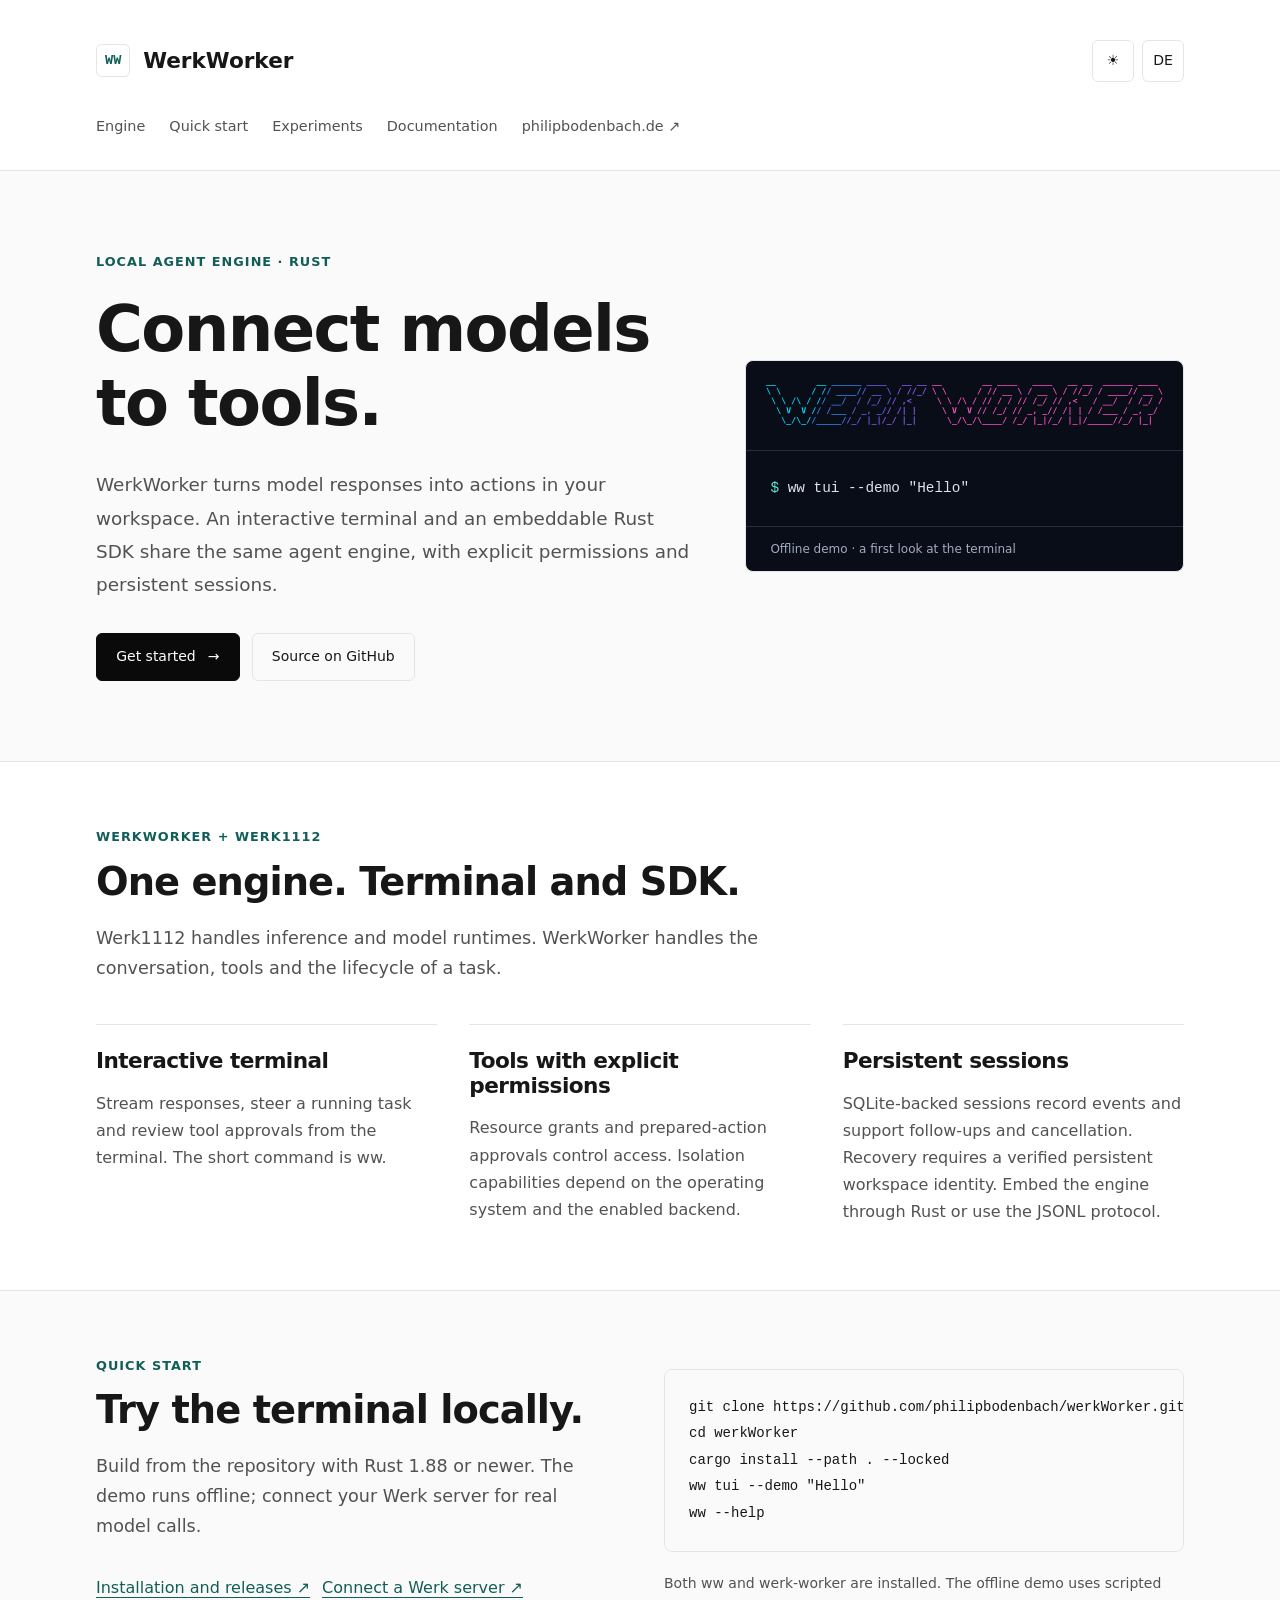
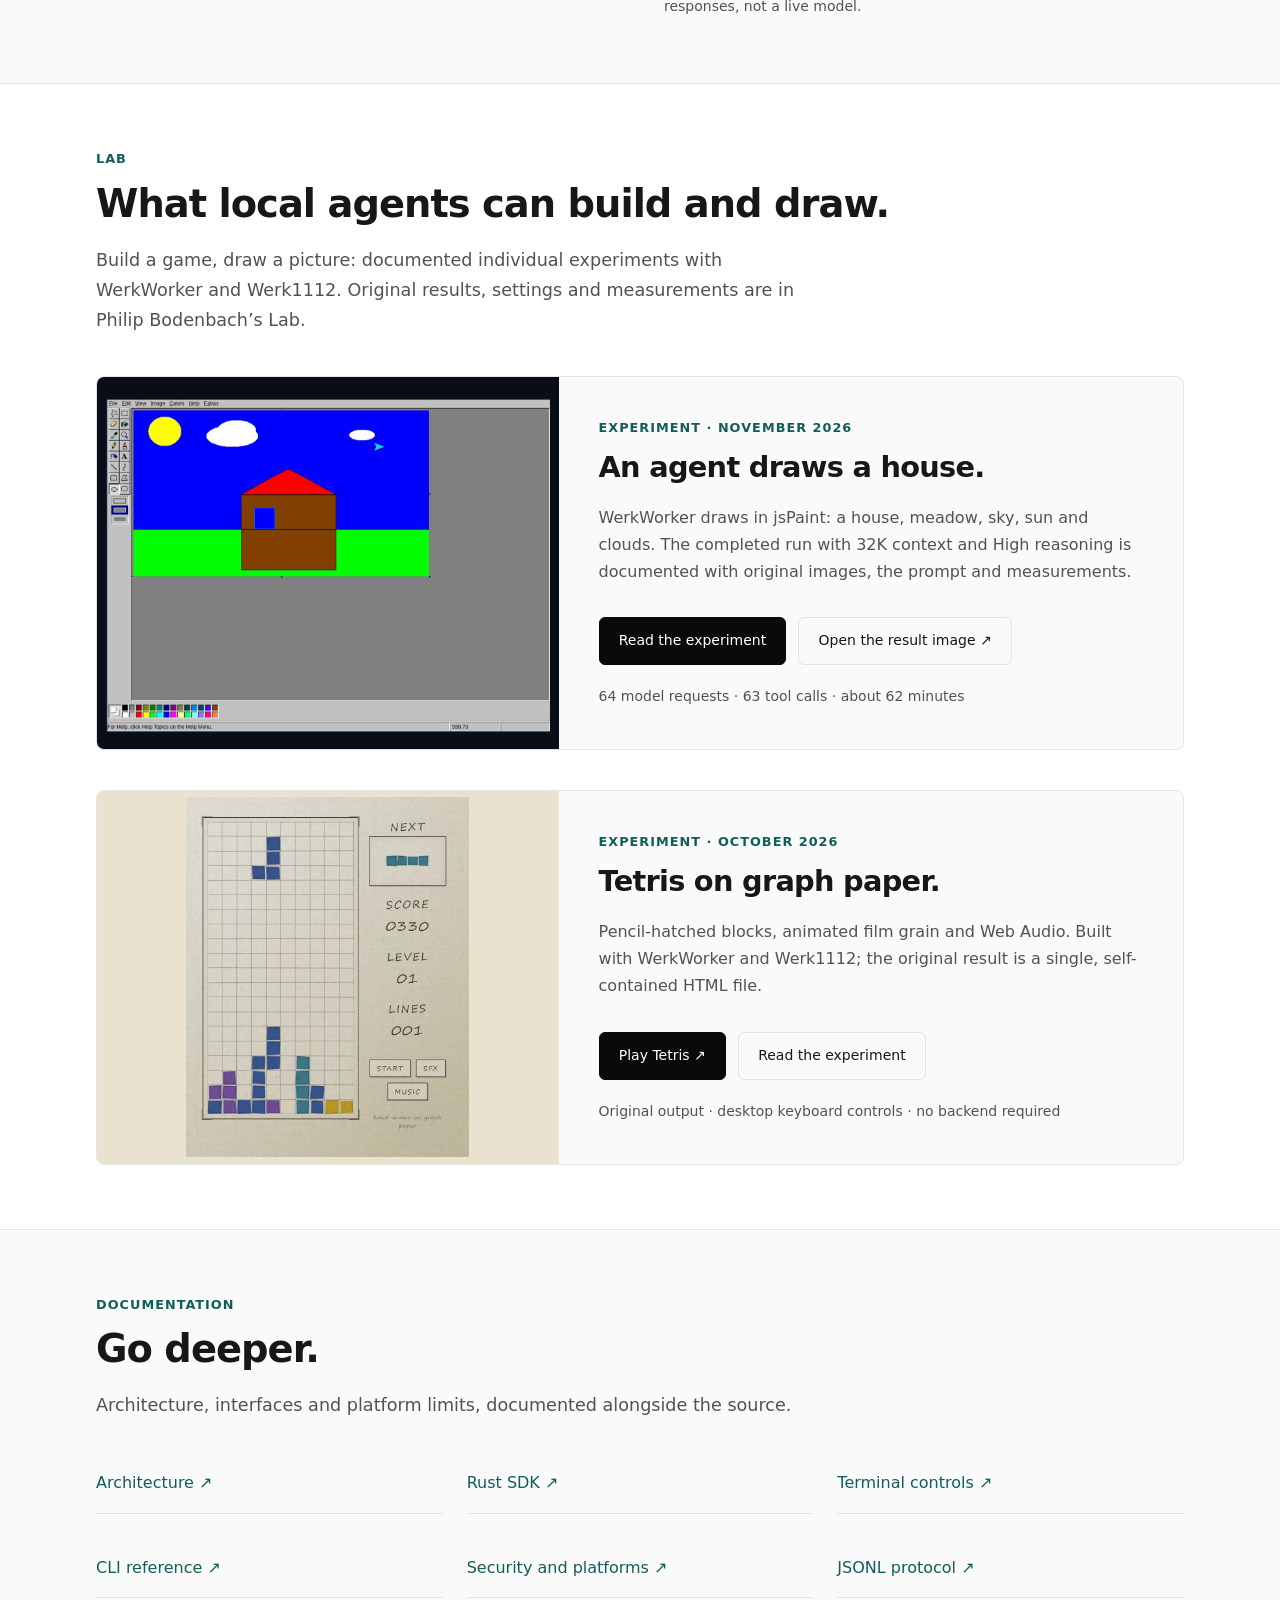
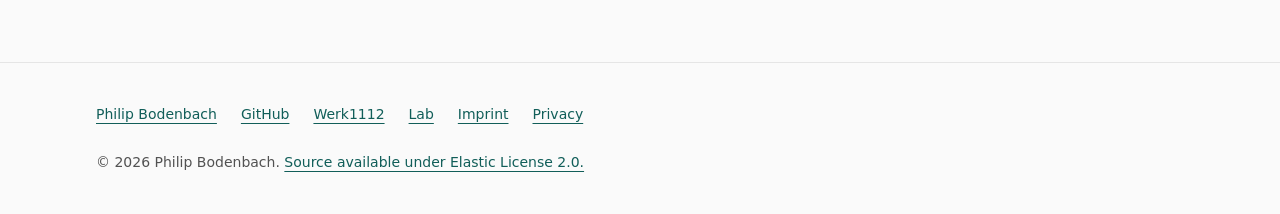
==== commit 60ef7c62: "fix(): documentation fix" ====
--- a/docs/index.html
+++ b/docs/index.html
@@ -48,7 +48,7 @@
     <div><p class="eyebrow">Local agent engine · Rust</p><h1>Connect models to tools.</h1><p class="lead">WerkWorker turns model responses into actions in your workspace. An interactive terminal and an embeddable Rust SDK share the same agent engine, with explicit permissions and persistent sessions.</p><div class="actions"><a class="button primary" href="#quick-start">Get started <span aria-hidden="true">→</span></a><a class="button" href="https://github.com/philipbodenbach/werkWorker">Source on GitHub</a></div></div>
     <div class="terminal"><img src="./assets/werkworker-banner.svg" width="880" height="124" alt="WerkWorker"><pre><code><span style="color:#5eead4">$</span> ww tui --demo "Hello"</code></pre><p class="terminal-label">Offline demo · a first look at the terminal</p></div>
   </section>
-  <section class="section panel" id="engine"><div class="container"><p class="eyebrow">WerkWorker + Werk1112</p><h2>One engine. Terminal and SDK.</h2><p class="section-intro">Werk1112 handles inference and model runtimes. WerkWorker handles the conversation, tools and the lifecycle of a task.</p><div class="features"><article><h3>Interactive terminal</h3><p>Stream responses, steer a running task and review tool approvals from the terminal. The short command is ww.</p></article><article><h3>Tools with explicit permissions</h3><p>Resource grants and prepared-action approvals control access. File and process isolation currently requires Linux.</p></article><article><h3>Persistent sessions</h3><p>SQLite-backed sessions record events and support follow-ups, cancellation and recovery. Embed the engine through Rust or use the JSONL protocol.</p></article></div></div></section>
+  <section class="section panel" id="engine"><div class="container"><p class="eyebrow">WerkWorker + Werk1112</p><h2>One engine. Terminal and SDK.</h2><p class="section-intro">Werk1112 handles inference and model runtimes. WerkWorker handles the conversation, tools and the lifecycle of a task.</p><div class="features"><article><h3>Interactive terminal</h3><p>Stream responses, steer a running task and review tool approvals from the terminal. The short command is ww.</p></article><article><h3>Tools with explicit permissions</h3><p>Resource grants and prepared-action approvals control access. Isolation capabilities depend on the operating system and the enabled backend.</p></article><article><h3>Persistent sessions</h3><p>SQLite-backed sessions record events and support follow-ups and cancellation. Recovery requires a verified persistent workspace identity. Embed the engine through Rust or use the JSONL protocol.</p></article></div></div></section>
   <section class="section" id="quick-start"><div class="container split"><div><p class="eyebrow">Quick start</p><h2>Try the terminal locally.</h2><p class="section-intro">Build from the repository with Rust 1.88 or newer. The demo runs offline; connect your Werk server for real model calls.</p><div class="actions"><a href="https://github.com/philipbodenbach/werkWorker/blob/main/docs/releases.md">Installation and releases ↗</a><a href="https://github.com/philipbodenbach/werkWorker#install-and-try">Connect a Werk server ↗</a></div></div><div><pre class="code"><code>git clone https://github.com/philipbodenbach/werkWorker.git
 cd werkWorker
 cargo install --path . --locked
